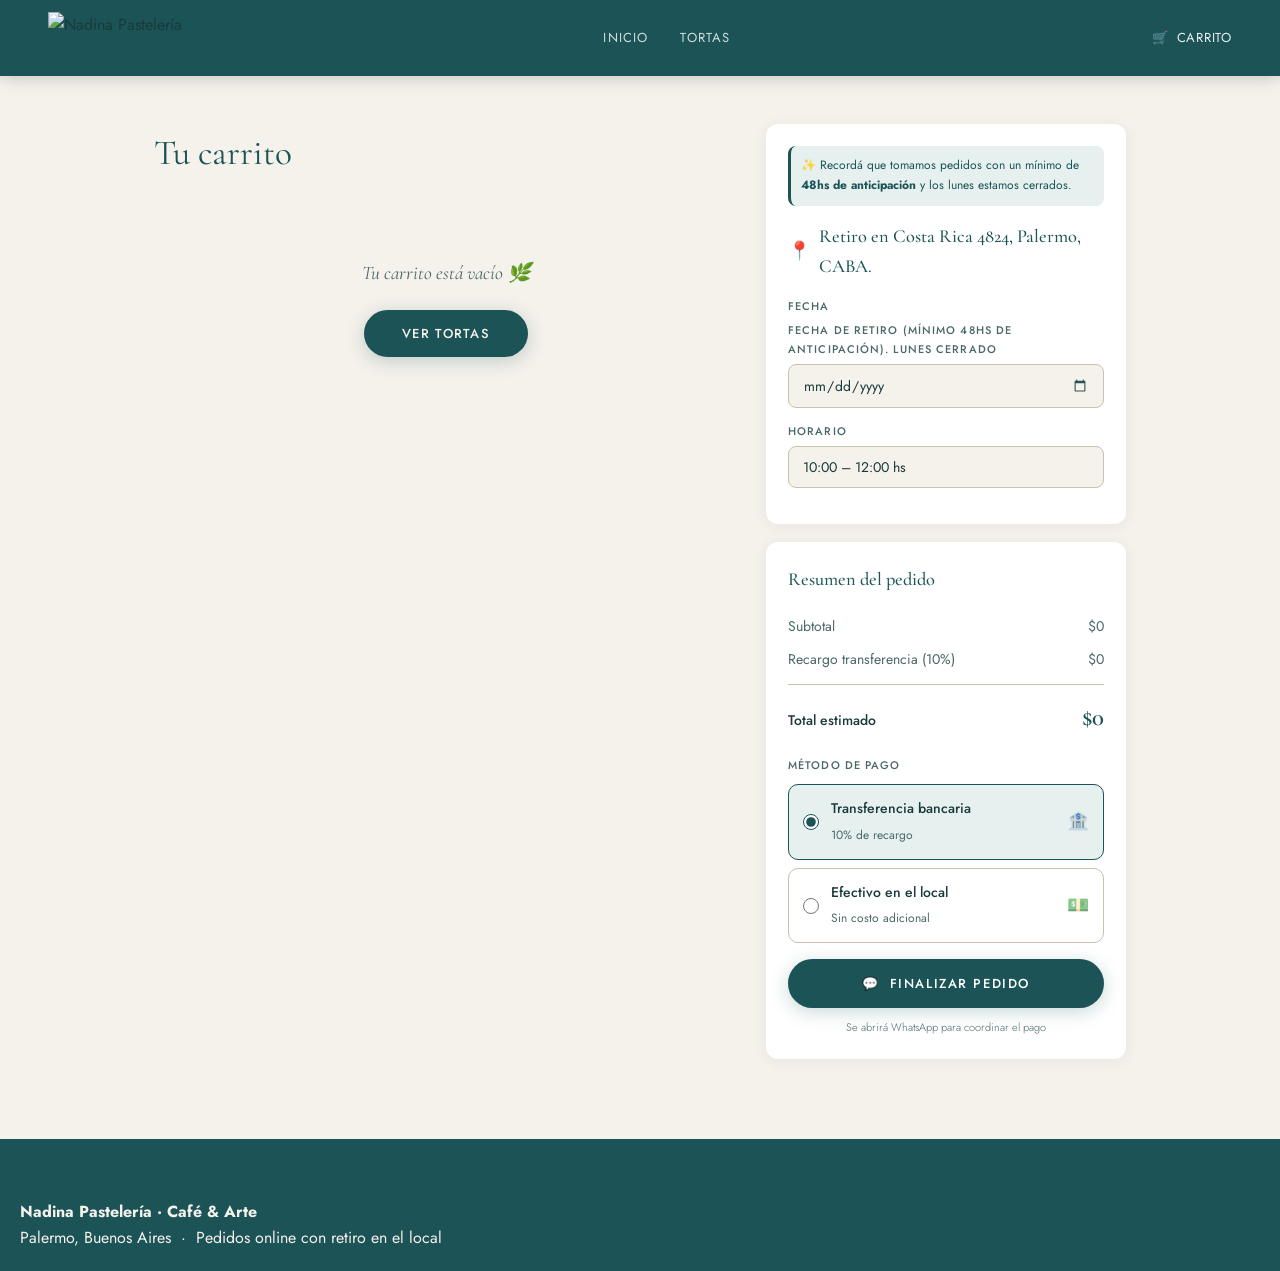
==== carrito.html @ 6139aed4 "cambios en mensaje, flechas, etc." ====
<!DOCTYPE html>
<html lang="es">
<head>
  <meta charset="UTF-8">
  <meta name="viewport" content="width=device-width, initial-scale=1.0">
  <title>Carrito — Nadina Pastelería</title>
  <link rel="stylesheet" href="css/style.css">
</head>
<body>

<!-- ===== HEADER ===== -->
<header>
  <div class="logo">
    <a href="index.html">
      <img src="img/logo.png" alt="Nadina Pastelería">
    </a>
  </div>

  <nav class="nav">
    <a href="index.html">Inicio</a>
    <a href="tortas.html">Tortas</a>
  </nav>

  <a href="carrito.html" class="btn-carrito">
    <span class="carrito-icono">🛒</span>
    Carrito
    <span id="carrito-count" style="display:none">0</span>
  </a>
</header>

<!-- ===== CARRITO ===== -->
<div class="carrito-page">

  <!-- Columna izquierda: items -->
  <div class="carrito-izquierda">
    <h2 class="carrito-titulo">Tu carrito</h2>
    <div id="carrito-contenedor"></div>
  </div>

  <!-- Columna derecha: retiro + resumen -->
  <div class="carrito-panel">

    <!-- Retiro -->
    <div class="retiro-card">
      <div class="info-demora">
        ✨ Recordá que tomamos pedidos con un mínimo de <strong>48hs de anticipación</strong> y los lunes estamos cerrados.
      </div>
      <h3 class="card-section-title">
        <span class="icono-title">📍</span>  Retiro en Costa Rica 4824, Palermo, CABA.
      </h3>

      <div class="campo">
        <label for="fecha">Fecha</label>
        <div class="campo">
          <label for="fecha">Fecha de retiro (Mínimo 48hs de anticipación). Lunes cerrado</label>
          <input type="date" id="fecha">
        </div>
      </div>

      <div class="campo">
        <label for="horario">Horario</label>
        <select id="horario">
          <option value="10:00 - 12:00 hs">10:00 – 12:00 hs</option>
          <option value="12:00 - 14:00 hs">12:00 – 14:00 hs</option>
          <option value="16:00 - 18:00 hs">16:00 – 18:00 hs</option>
        </select>
      </div>
    </div>

    <!-- Resumen del pedido -->
    <div class="resumen-card">
      <h3 class="card-section-title">Resumen del pedido</h3>

      <div class="resumen-linea">
        <span>Subtotal</span>
        <span id="subtotal">$0</span>
      </div>

      <div class="resumen-linea" id="fila-recargo">
        <span>Recargo transferencia (10%)</span>
        <span id="recargo">$0</span>
      </div>

      <div class="resumen-total">
        <span>Total estimado</span>
        <span id="total">$0</span>
      </div>

      <p class="metodos-titulo">Método de pago</p>

      <div class="pago-opcion activo" data-pago="transferencia">
        <input type="radio" name="pago" value="transferencia" checked>
        <div class="pago-opcion-info">
          <strong>Transferencia bancaria</strong>
          <small>10% de recargo</small>
        </div>
        <span class="pago-icono">🏦</span>
      </div>

      <div class="pago-opcion" data-pago="efectivo">
        <input type="radio" name="pago" value="efectivo">
        <div class="pago-opcion-info">
          <strong>Efectivo en el local</strong>
          <small>Sin costo adicional</small>
        </div>
        <span class="pago-icono">💵</span>
      </div>

      <button class="btn-finalizar" onclick="enviarWhatsApp()">
        <span>💬</span>
        Finalizar pedido
      </button>

      <p class="nota-final">Se abrirá WhatsApp para coordinar el pago</p>
    </div>

  </div>
</div>

<!-- ===== FOOTER ===== -->
<footer>
  <strong>Nadina Pastelería · Café & Arte</strong><br>
  Palermo, Buenos Aires &nbsp;·&nbsp; Pedidos online con retiro en el local
</footer>

<script src="js/carrito.js"></script>
</body>
</html>
---- css/style.css ----
/* ============================================================
   NADINA PASTELERÍA · CAFÉ & ARTE
   style.css
   ============================================================ */

@import url('https://fonts.googleapis.com/css2?family=Cormorant+Garamond:ital,wght@0,400;0,500;0,600;1,400;1,600&family=Jost:wght@300;400;500&display=swap');

/* ---- Variables de marca ---- */
:root {
  --verde:        #1b5357;
  --verde-claro:  #e6f0ef;
  --beige:        #ded8ca;
  --beige-claro:  #f5f1eb;
  --beige-oscuro: #c9c1b0;
  --texto:        #1a3b3a;
  --texto-suave:  #4a6866;
  --blanco:       #ffffff;
  --sombra:       0 4px 28px rgba(39,104,101,0.10);
  --sombra-hover: 0 10px 40px rgba(39,104,101,0.18);
  --radio:        12px;
  --radio-pill:   50px;
  --font-display: 'Cormorant Garamond', serif;
  --font-body:    'Jost', sans-serif;
  --ease:         0.25s ease;
}

/* ---- Reset ---- */
*, *::before, *::after { box-sizing: border-box; margin: 0; padding: 0; }
html { scroll-behavior: smooth; }

body {
  font-family: var(--font-body);
  background-color: var(--beige-claro);
  color: var(--texto);
  font-size: 16px;
  line-height: 1.65;
}

img { max-width: 100%; display: block; }
a   { text-decoration: none; color: inherit; }

/* ============================================================
   HEADER
   ============================================================ */
header {
  display: flex;
  align-items: center;
  justify-content: space-between;
  padding: 0 48px;
  height: 76px;
  background: var(--verde);
  position: sticky;
  top: 0;
  z-index: 200;
  box-shadow: 0 2px 16px rgba(0,0,0,0.18);
}

.logo img {
  height: 52px;
  width: auto;
  object-fit: contain;
}

.nav {
  display: flex;
  gap: 32px;
  align-items: center;
}

.nav a {
  color: rgba(255,255,255,0.80);
  font-size: 13px;
  font-weight: 400;
  letter-spacing: 0.09em;
  text-transform: uppercase;
  transition: color var(--ease);
  position: relative;
}

.nav a::after {
  content: '';
  position: absolute;
  bottom: -4px; left: 0;
  width: 0; height: 1px;
  background: var(--beige);
  transition: width var(--ease);
}

.nav a:hover        { color: var(--beige); }
.nav a:hover::after { width: 100%; }

.btn-carrito {
  display: flex;
  align-items: center;
  gap: 8px;
  color: rgba(255,255,255,0.90);
  font-size: 13px;
  font-weight: 400;
  letter-spacing: 0.06em;
  text-transform: uppercase;
  transition: color var(--ease);
}

.btn-carrito:hover { color: var(--beige); }

#carrito-count {
  background: var(--beige);
  color: var(--verde);
  border-radius: 50%;
  width: 20px; height: 20px;
  font-size: 11px;
  font-weight: 500;
  display: inline-flex;
  align-items: center;
  justify-content: center;
  transition: transform var(--ease);
}

/* ============================================================
   HERO — Index
   ============================================================ */
.hero {
  text-align: center;
  padding: 96px 24px 88px;
  background: var(--beige);
  position: relative;
  overflow: hidden;
}

.hero-ornamento {
  display: block;
  font-size: 22px;
  color: var(--verde);
  opacity: 0.40;
  margin-bottom: 24px;
  letter-spacing: 12px;
}

.hero h2 {
  font-family: var(--font-display);
  font-size: clamp(2.2rem, 5vw, 3.8rem);
  font-weight: 400;
  font-style: italic;
  color: var(--verde-oscuro);
  line-height: 1.2;
  max-width: 680px;
  margin: 0 auto 20px;
}

.hero p {
  color: var(--texto-suave);
  font-size: 1rem;
  font-weight: 300;
  max-width: 460px;
  margin: 0 auto 44px;
  line-height: 1.8;
}

.botones {
  display: flex;
  gap: 14px;
  justify-content: center;
  flex-wrap: wrap;
}

/* ---- Botones globales ---- */
.btn {
  display: inline-block;
  background: var(--verde);
  color: var(--beige-claro);
  padding: 13px 38px;
  border-radius: var(--radio-pill);
  font-size: 13px;
  font-weight: 500;
  letter-spacing: 0.10em;
  text-transform: uppercase;
  transition: background var(--ease), transform var(--ease), box-shadow var(--ease);
  box-shadow: 0 4px 18px rgba(39,104,101,0.25);
}

.btn:hover {
  background: var(--verde);
  transform: translateY(-2px);
  box-shadow: 0 6px 26px rgba(39,104,101,0.32);
}

.btn-outline {
  display: inline-block;
  border: 1.5px solid var(--verde);
  color: var(--verde);
  padding: 12px 38px;
  border-radius: var(--radio-pill);
  font-size: 13px;
  font-weight: 500;
  letter-spacing: 0.10em;
  text-transform: uppercase;
  background: transparent;
  transition: background var(--ease), color var(--ease), transform var(--ease);
}

.btn-outline:hover {
  background: var(--verde);
  color: var(--beige-claro);
  transform: translateY(-2px);
}

/* Divisor ornamental */
.ornamento {
  display: flex;
  align-items: center;
  justify-content: center;
  gap: 14px;
  margin: 8px auto 44px;
  color: var(--verde);
  font-size: 16px;
  opacity: 0.5;
}

.ornamento::before,
.ornamento::after {
  content: '';
  width: 64px; height: 1px;
  background: var(--verde);
  opacity: 0.45;
}

/* ============================================================
   SECCIÓN DESTACADOS / CATÁLOGO
   ============================================================ */
.destacados {
  padding: 72px 48px;
  max-width: 1160px;
  margin: 0 auto;
}

.destacados h2 {
  font-family: var(--font-display);
  font-size: clamp(1.8rem, 3vw, 2.6rem);
  font-weight: 400;
  color: var(--verde);
  text-align: center;
  margin-bottom: 4px;
}

/* Grid de productos */
.productos {
  display: grid;
  grid-template-columns: repeat(auto-fill, minmax(280px, 1fr));
  gap: 28px;
}

/* ---- Card de torta ---- */
.card {
  background: var(--blanco);
  border-radius: var(--radio);
  overflow: hidden;
  box-shadow: var(--sombra);
  transition: transform var(--ease), box-shadow var(--ease);
  display: flex;
  flex-direction: column;
}

.card:hover {
  transform: translateY(-6px);
  box-shadow: var(--sombra-hover);
}

.card-img-wrap {
  overflow: hidden;
  height: 220px;
}

.card-img-wrap img {
  width: 100%;
  height: 100%;
  object-fit: cover;
  transition: transform 0.45s ease;
}

.card:hover .card-img-wrap img { transform: scale(1.06); }

.card-body {
  padding: 20px 22px 24px;
  display: flex;
  flex-direction: column;
  flex: 1;
}

.card h3 {
  font-family: var(--font-display);
  font-size: 1.3rem;
  font-weight: 500;
  color: var(--verde);
  margin-bottom: 6px;
}

.card .descripcion {
  font-size: 0.85rem;
  color: var(--texto-suave);
  font-weight: 300;
  line-height: 1.6;
  flex: 1;
}

.card .precio {
  font-family: var(--font-display);
  font-size: 1.45rem;
  font-weight: 600;
  color: var(--verde);
  margin-top: 12px;
  margin-bottom: 2px;
}

.card button {
  margin-top: 14px;
  background: var(--verde);
  color: var(--beige-claro);
  border: none;
  padding: 12px 0;
  border-radius: var(--radio-pill);
  font-family: var(--font-body);
  font-size: 13px;
  font-weight: 500;
  letter-spacing: 0.09em;
  text-transform: uppercase;
  cursor: pointer;
  transition: background var(--ease), transform var(--ease);
}

.card button:hover  { background: var(--verde-oscuro); transform: scale(1.02); }
.card button:active { transform: scale(0.98); }

/* ============================================================
   HERO CATÁLOGO (tortas.html)
   ============================================================ */
.hero-catalogo {
  background: var(--beige);
  text-align: center;
  padding: 64px 24px 48px;
  border-bottom: 1px solid var(--beige-oscuro);
}

.hero-catalogo h2 {
  font-family: var(--font-display);
  font-size: clamp(2rem, 4vw, 3rem);
  font-weight: 400;
  font-style: italic;
  color: var(--verde);
  margin-bottom: 10px;
}

.hero-catalogo p {
  color: var(--texto-suave);
  font-size: 0.95rem;
  font-weight: 300;
}

/* Sección catálogo en tortas.html */
.catalogo-seccion {
  padding: 56px 48px;
  max-width: 1160px;
  margin: 0 auto;
}

/* ============================================================
   PÁGINA CARRITO
   ============================================================ */
.carrito-page {
  display: grid;
  grid-template-columns: 1fr 360px;
  gap: 28px;
  max-width: 1020px;
  margin: 0 auto;
  padding: 48px 24px 80px;
  align-items: start;
}

.carrito-titulo {
  font-family: var(--font-display);
  font-size: 2.2rem;
  font-weight: 400;
  color: var(--verde);
  margin-bottom: 28px;
}

/* Items */
#carrito-contenedor {
  display: flex;
  flex-direction: column;
  gap: 12px;
  margin-bottom: 24px;
}

.item-carrito {
  display: flex;
  align-items: center;
  gap: 14px;
  background: var(--blanco);
  border-radius: var(--radio);
  padding: 14px 16px;
  box-shadow: 0 2px 12px rgba(39,104,101,0.07);
}

.item-carrito img {
  width: 68px; height: 68px;
  object-fit: cover;
  border-radius: 8px;
  flex-shrink: 0;
}

.item-info { flex: 1; }

.item-info h4 {
  font-family: var(--font-display);
  font-size: 1.05rem;
  font-weight: 500;
  color: var(--verde);
  margin-bottom: 2px;
}

.item-info .item-detalle {
  font-size: 0.78rem;
  color: var(--texto-suave);
  font-weight: 300;
  margin-bottom: 8px;
}

.item-controles {
  display: flex;
  align-items: center;
  gap: 6px;
}

.item-controles button {
  width: 26px; height: 26px;
  border-radius: 50%;
  border: 1.5px solid var(--verde);
  background: transparent;
  color: var(--verde);
  font-size: 16px;
  line-height: 1;
  cursor: pointer;
  display: flex;
  align-items: center;
  justify-content: center;
  transition: background var(--ease), color var(--ease);
}

.item-controles button:hover {
  background: var(--verde);
  color: var(--blanco);
}

.cantidad-num {
  font-size: 14px;
  font-weight: 500;
  min-width: 18px;
  text-align: center;
  color: var(--texto);
}

.item-precio {
  font-family: var(--font-display);
  font-size: 1.15rem;
  font-weight: 600;
  color: var(--verde);
  white-space: nowrap;
  flex-shrink: 0;
}

.item-eliminar {
  background: none;
  border: none;
  color: var(--beige-oscuro);
  font-size: 14px;
  cursor: pointer;
  padding: 4px 2px;
  line-height: 1;
  transition: color var(--ease);
  flex-shrink: 0;
}

.item-eliminar:hover { color: #b94040; }

.carrito-vacio {
  text-align: center;
  padding: 48px 0;
  color: var(--texto-suave);
}

.carrito-vacio p {
  font-family: var(--font-display);
  font-size: 1.2rem;
  font-style: italic;
  margin-bottom: 20px;
}

/* ---- Panel lateral: Retiro + Resumen ---- */
.carrito-panel {
  display: flex;
  flex-direction: column;
  gap: 18px;
  position: sticky;
  top: 96px;
}

.retiro-card,
.resumen-card {
  background: var(--blanco);
  border-radius: var(--radio);
  padding: 22px;
  box-shadow: 0 2px 14px rgba(39,104,101,0.07);
}

.card-section-title {
  font-family: var(--font-display);
  font-size: 1.15rem;
  font-weight: 500;
  color: var(--verde);
  margin-bottom: 16px;
  display: flex;
  align-items: center;
  gap: 8px;
}

.campo { margin-bottom: 14px; }

.campo label {
  display: block;
  font-size: 11px;
  font-weight: 500;
  letter-spacing: 0.10em;
  text-transform: uppercase;
  color: var(--texto-suave);
  margin-bottom: 6px;
}

.campo input,
.campo select {
  width: 100%;
  padding: 10px 14px;
  border: 1.5px solid var(--beige-oscuro);
  border-radius: 8px;
  font-family: var(--font-body);
  font-size: 14px;
  color: var(--texto);
  background: var(--beige-claro);
  outline: none;
  -webkit-appearance: none;
  appearance: none;
  transition: border-color var(--ease);
}

.campo input:focus,
.campo select:focus { border-color: var(--verde); }

/* Resumen numérico */
.resumen-linea {
  display: flex;
  justify-content: space-between;
  font-size: 14px;
  color: var(--texto-suave);
  padding: 5px 0;
}

.resumen-total {
  display: flex;
  justify-content: space-between;
  align-items: baseline;
  padding: 12px 0 18px;
  border-top: 1px solid var(--beige-oscuro);
  margin-top: 8px;
}

.resumen-total span:first-child {
  font-size: 14px;
  font-weight: 500;
  color: var(--texto);
}

.resumen-total span:last-child {
  font-family: var(--font-display);
  font-size: 1.55rem;
  font-weight: 600;
  color: var(--verde);
}

/* Métodos de pago */
.metodos-titulo {
  font-size: 11px;
  font-weight: 500;
  letter-spacing: 0.10em;
  text-transform: uppercase;
  color: var(--texto-suave);
  margin-bottom: 10px;
}

.pago-opcion {
  display: flex;
  align-items: center;
  gap: 12px;
  border: 1.5px solid var(--beige-oscuro);
  border-radius: 10px;
  padding: 12px 14px;
  margin-bottom: 8px;
  cursor: pointer;
  transition: border-color var(--ease), background var(--ease);
}

.pago-opcion input[type="radio"] {
  accent-color: var(--verde);
  width: 16px; height: 16px;
  flex-shrink: 0;
  cursor: pointer;
}

.pago-opcion.activo {
  border-color: var(--verde);
  background: var(--verde-claro);
}

.pago-opcion-info { flex: 1; }

.pago-opcion-info strong {
  display: block;
  font-size: 14px;
  font-weight: 500;
  color: var(--texto);
}

.pago-opcion-info small {
  font-size: 12px;
  color: var(--texto-suave);
}

.pago-icono { font-size: 18px; opacity: 0.7; }

/* Botón finalizar */
.btn-finalizar {
  display: flex;
  align-items: center;
  justify-content: center;
  gap: 10px;
  width: 100%;
  padding: 15px;
  margin-top: 16px;
  background: var(--verde);
  color: var(--blanco);
  border: none;
  border-radius: var(--radio-pill);
  font-family: var(--font-body);
  font-size: 13px;
  font-weight: 500;
  letter-spacing: 0.12em;
  text-transform: uppercase;
  cursor: pointer;
  transition: background var(--ease), transform var(--ease), box-shadow var(--ease);
  box-shadow: 0 4px 18px rgba(39,104,101,0.25);
}

.btn-finalizar:hover {
  background: var(--verde);
  transform: translateY(-2px);
  box-shadow: 0 6px 26px rgba(39,104,101,0.32);
}

.nota-final {
  font-size: 11px;
  color: var(--texto-suave);
  text-align: center;
  margin-top: 10px;
  font-weight: 300;
}

/* ============================================================
   TOAST
   ============================================================ */
#toast {
  position: fixed;
  bottom: 32px;
  left: 50%;
  transform: translateX(-50%) translateY(16px);
  background: var(--verde);
  color: var(--beige-claro);
  padding: 12px 28px;
  border-radius: var(--radio-pill);
  font-size: 14px;
  font-weight: 400;
  opacity: 0;
  pointer-events: none;
  transition: opacity 0.3s ease, transform 0.3s ease;
  z-index: 9999;
  white-space: nowrap;
  box-shadow: 0 4px 20px rgba(0,0,0,0.22);
}

#toast.show {
  opacity: 1;
  transform: translateX(-50%) translateY(0);
}


/* ============================================================
   NUEVOS ESTILOS: SELECTOR DE TAMAÑOS Y CONTACTO
   ============================================================ */

/* Contenedor del selector en la card */
.selector-tamanio {
    margin-top: 15px;
    margin-bottom: 5px;
}

.selector-tamanio label {
    display: block;
    font-size: 10px;
    font-weight: 500;
    letter-spacing: 0.1em;
    text-transform: uppercase;
    color: var(--texto-suave);
    margin-bottom: 6px;
}

/* El select propiamente dicho */
.tamanio-select {
    width: 100%;
    padding: 10px 12px;
    border: 1.5px solid var(--beige-oscuro);
    border-radius: 8px;
    font-family: var(--font-body);
    font-size: 13px;
    color: var(--texto);
    background-color: var(--beige-claro);
    background-image: url("data:image/svg+xml,%3Csvg xmlns='http://www.w3.org/2000/svg' width='12' height='12' fill='%234a6866' viewBox='0 0 16 16'%3E%3Cpath d='M7.247 11.14 2.451 5.658C1.885 5.013 2.345 4 3.204 4h9.592a1 1 0 0 1 .753 1.659l-4.796 5.48a1 1 0 0 1-1.506 0z'/%3E%3C/svg%3E");
    background-repeat: no-repeat;
    background-position: calc(100% - 12px) center;
    outline: none;
    cursor: pointer;
    appearance: none;
    -webkit-appearance: none;
    transition: border-color var(--ease), box-shadow var(--ease);
}

.tamanio-select:focus {
    border-color: var(--verde);
    box-shadow: 0 0 0 3px rgba(39, 104, 101, 0.05);
}

/* Ajuste de la tipografía del precio dinámico */
.precio-display {
    font-family: var(--font-display);
    font-size: 1.5rem;
    font-weight: 600;
    color: var(--verde);
    margin-top: 8px;
    display: block;
}

/* Sección de Tortas Personalizadas (Index) */
.personalizados {
    background: var(--blanco);
    border-top: 1px solid var(--beige-oscuro);
    padding: 80px 24px;
    text-align: center;
}

.personalizados h2 {
    font-family: var(--font-display);
    font-size: clamp(1.8rem, 3vw, 2.6rem);
    color: var(--verde);
    margin-bottom: 12px;
    font-style: italic;
}

.personalizados p {
    color: var(--texto-suave);
    max-width: 500px;
    margin: 0 auto 32px;
    font-weight: 300;
}

.link-instagram {
    display: inline-flex;
    align-items: center;
    gap: 8px;
    margin-top: 24px;
    color: var(--verde);
    font-size: 14px;
    font-weight: 400;
    transition: opacity var(--ease);
}

.link-instagram:hover {
    opacity: 0.7;
}

/* Ajuste informativo en el carrito para la demora */
.info-demora {
    font-size: 12px;
    color: var(--verde);
    background: var(--verde-claro);
    padding: 10px;
    border-radius: 8px;
    margin-bottom: 15px;
    border-left: 3px solid var(--verde);
}
.card-img-wrap.carrusel-hover {
    position: relative;
    height: 220px;
    overflow: hidden;
    width: 100%;
}

.carrusel-track {
    display: flex;
    width: 200%;
    height: 100%;
    transition: transform 0.6s ease-in-out;
}

.card-img-wrap {
    height: 250px; /* Un poco más alto para que luzca mejor */
    overflow: hidden;
}


.img-carrusel {
    width: 50%;
    height: 100%;
    object-fit: cover;
    object-position: center;
}

.card:hover .carrusel-track {
    transform: translateX(-50%);
}


/* Estilo para la Card Personalizada dentro de la grilla */
.personalizada-card {
    background: var(--verde-claro) !important; /* Un color sutil para que destaque */
    border: 1px dashed var(--verde);
}

.personalizada-card .tag {
    font-size: 10px;
    text-transform: uppercase;
    letter-spacing: 1px;
    color: var(--verde);
    font-weight: 600;
}

.info-adicional {
    margin: 15px 0;
    font-size: 13px;
    color: var(--texto-suave);
    border-top: 1px solid rgba(39, 104, 101, 0.1);
    padding-top: 10px;
}

.btn-whatsapp-card {
    display: block;
    text-align: center;
    background: var(--verde);
    color: white;
    padding: 12px;
    border-radius: var(--radio-pill);
    font-size: 13px;
    font-weight: 500;
    transition: var(--ease);
}

.btn-whatsapp-card:hover {
    background: var(--verde);
    transform: translateY(-2px);
}

/* FOOTER HORIZONTAL MEJORADO */
footer {
    background: var(--verde);
    color: var(--beige-claro);
    padding: 60px 20px 20px;
}

.footer-container {
    max-width: 1200px;
    margin: 0 auto;
    display: flex;
    justify-content: space-between;
    align-items: center;
    gap: 40px;
}

.footer-brand {
    flex: 1;
}

.footer-logo {
    height: 40px;
    filter: brightness(0) invert(1);
    margin-bottom: 10px;
}

.footer-info {
    flex: 2;
    display: flex;
    justify-content: flex-end;
    gap: 60px; /* Espacio entre los bloques de texto */
}

.footer-item strong {
    display: block;
    font-family: var(--font-display);
    color: var(--beige);
    font-size: 1.1rem;
    margin-bottom: 8px;
}

.footer-item p, .footer-item a {
    font-size: 14px;
    opacity: 0.8;
}

.footer-bottom {
    margin-top: 40px;
    padding-top: 20px;
    border-top: 1px solid rgba(255,255,255,0.1);
    text-align: center;
    font-size: 12px;
    opacity: 0.5;
}

.card-img-wrap { 
  position: relative; 
  overflow-x: auto; /* Permite el scroll horizontal */
  scroll-snap-type: x mandatory; /* Hace que la imagen "calce" al deslizar */
  scrollbar-width: none; /* Oculta la barra en Firefox */
  -ms-overflow-style: none; /* Oculta la barra en IE/Edge */
}

/* Ocultar barra de scroll en Chrome/Safari */
.card-img-wrap::-webkit-scrollbar {
    display: none;
}

.carrusel-track {
    display: flex;
    width: 200%; /* Dos imágenes */
    height: 100%;
    transition: transform 0.4s ease; /* Para las flechas en PC */
}

.img-carrusel {
    width: 50%;
    height: 100%;
    object-fit: cover;
    scroll-snap-align: start; /* Alinea la imagen al inicio del contenedor */
    flex-shrink: 0;
}

input[type="date"]::-webkit-calendar-picker-indicator {
    cursor: pointer;
    filter: invert(28%) sepia(12%) saturate(1257%) hue-rotate(131deg) brightness(95%) contrast(92%);
    /* Esto hace que el ícono del calendario sea del mismo verde que tu marca */
}

.prev, .next {
    position: absolute;
    top: 50%;
    transform: translateY(-50%);
    background: rgba(27, 83, 87, 0.6); /* El verde de tu marca con transparencia */
    color: white;
    border: none;
    padding: 10px 5px;
    cursor: pointer;
    z-index: 10;
    transition: background 0.3s;
}

.prev { left: 0; border-radius: 0 5px 5px 0; }
.next { right: 0; border-radius: 5px 0 0 5px; }

.prev:hover, .next:hover { background: var(--verde); }

/* ============================================================
   RESPONSIVE
   ============================================================ */
@media (max-width: 900px) {
  .carrito-page {
    grid-template-columns: 1fr;
    padding: 32px 20px 60px;
  }
  .carrito-panel { position: static; }
}

@media (max-width: 768px) {
  header { 
    padding: 0 20px; 
  }


  .nav { 
    gap: 18px; 
  }
  .nav a { 
    font-size: 12px; 
  }

  .destacados, .catalogo-seccion { 
    padding: 48px 20px; 
  }

  .hero{ 
    padding: 72px 20px 64px; 
  }


  .hero-catalogo{ 
    padding: 48px 20px 36px; 
  }


  .productos {
    grid-template-columns: repeat(auto-fill, minmax(250px, 1fr));
    gap: 20px;
    padding: 0 10px;
  }

    
  .footer-container {
    flex-direction: column;
    text-align: center;
    gap: 30px;
  }

  .footer-info {
    justify-content: center;
    flex-direction: column;
    gap: 20px;
  }
}

@media (max-width: 540px) {
  .nav { 
    display: flex; /* Cambiamos de 'none' a 'flex' */
    gap: 15px; 
  }
  
  header {
    padding: 0 15px;
    height: 65px; /* Un poco más chico para ganar espacio */
  }

  .logo img {
    height: 40px; /* Logo más pequeño en mobile */
  }

  .nav a {
    font-size: 11px; /* Letra más chica para que entre todo */
    letter-spacing: 0.05em;
  }

    /* 2. Ajuste de imágenes en mobile para que no se vean gigantes */
  .card-img-wrap {
    height: 200px; 
  }

  .hero h2 {
    font-size: 1.8rem; /* Título del hero más acorde al celu */
  }
    
  .btn-carrito {
    font-size: 11px;
  }
  .productos { 
    grid-template-columns: 1fr; 
  }
  .item-carrito img { 
    width: 56px; 
    height: 56px; 
  }
}

/* Las flechas solo las mostramos si hay mouse (PC) */
@media (hover: none) {
    .prev, .next {
        display: none; /* En celu no hacen falta flechas si podés deslizar */
    }
}
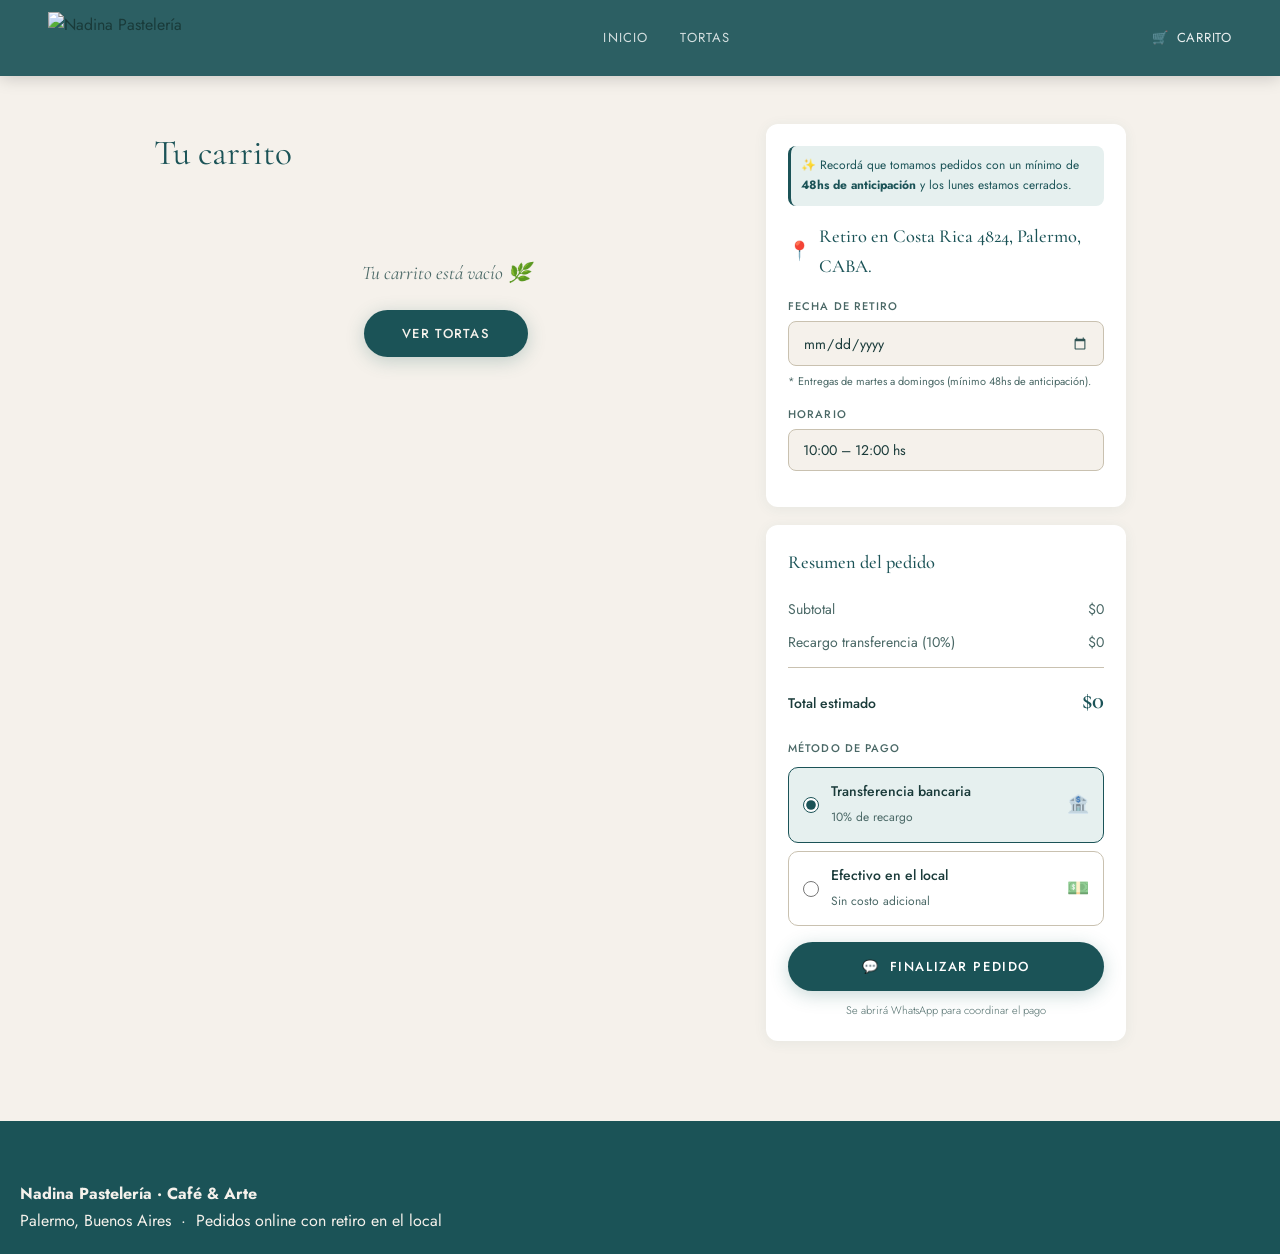
==== commit 835e2498: "correciones fechas" ====
--- a/carrito.html
+++ b/carrito.html
@@ -50,11 +50,14 @@
       </h3>
 
       <div class="campo">
-        <label for="fecha">Fecha</label>
-        <div class="campo">
-          <label for="fecha">Fecha de retiro (Mínimo 48hs de anticipación). Lunes cerrado</label>
-          <input type="date" id="fecha">
-        </div>
+        <label for="fecha">Fecha de retiro</label>
+        <input type="date" id="fecha">
+        <p id="error-fecha" style="display:none; color: #b94040; font-size: 12px; margin-top: 8px; font-weight: 500;">
+          ⚠️ Los lunes la pastelería está cerrada. Por favor, seleccioná otro día.
+        </p>
+        <small style="display: block; margin-top: 6px; color: var(--texto-suave); font-size: 11px;">
+          * Entregas de martes a domingos (mínimo 48hs de anticipación).
+        </small>
       </div>
 
       <div class="campo">
--- a/css/style.css
+++ b/css/style.css
@@ -1,8 +1,3 @@
-/* ============================================================
-   NADINA PASTELERÍA · CAFÉ & ARTE
-   style.css
-   ============================================================ */
-
 @import url('https://fonts.googleapis.com/css2?family=Cormorant+Garamond:ital,wght@0,400;0,500;0,600;1,400;1,600&family=Jost:wght@300;400;500&display=swap');
 
 /* ---- Variables de marca ---- */
@@ -53,6 +48,9 @@
   top: 0;
   z-index: 200;
   box-shadow: 0 2px 16px rgba(0,0,0,0.18);
+  background: rgba(27, 83, 87, 0.92); /* Un toque de transparencia */
+  backdrop-filter: blur(8px); /* Desenfoque de fondo */
+  -webkit-backdrop-filter: blur(8px);
 }
 
 .logo img {
@@ -141,7 +139,7 @@
   font-size: clamp(2.2rem, 5vw, 3.8rem);
   font-weight: 400;
   font-style: italic;
-  color: var(--verde-oscuro);
+  color: var(--verde);
   line-height: 1.2;
   max-width: 680px;
   margin: 0 auto 20px;
@@ -264,20 +262,6 @@
   transform: translateY(-6px);
   box-shadow: var(--sombra-hover);
 }
-
-.card-img-wrap {
-  overflow: hidden;
-  height: 220px;
-}
-
-.card-img-wrap img {
-  width: 100%;
-  height: 100%;
-  object-fit: cover;
-  transition: transform 0.45s ease;
-}
-
-.card:hover .card-img-wrap img { transform: scale(1.06); }
 
 .card-body {
   padding: 20px 22px 24px;
@@ -699,12 +683,6 @@
   transform: translateX(-50%) translateY(0);
 }
 
-
-/* ============================================================
-   NUEVOS ESTILOS: SELECTOR DE TAMAÑOS Y CONTACTO
-   ============================================================ */
-
-/* Contenedor del selector en la card */
 .selector-tamanio {
     margin-top: 15px;
     margin-bottom: 5px;
@@ -803,37 +781,6 @@
     margin-bottom: 15px;
     border-left: 3px solid var(--verde);
 }
-.card-img-wrap.carrusel-hover {
-    position: relative;
-    height: 220px;
-    overflow: hidden;
-    width: 100%;
-}
-
-.carrusel-track {
-    display: flex;
-    width: 200%;
-    height: 100%;
-    transition: transform 0.6s ease-in-out;
-}
-
-.card-img-wrap {
-    height: 250px; /* Un poco más alto para que luzca mejor */
-    overflow: hidden;
-}
-
-
-.img-carrusel {
-    width: 50%;
-    height: 100%;
-    object-fit: cover;
-    object-position: center;
-}
-
-.card:hover .carrusel-track {
-    transform: translateX(-50%);
-}
-
 
 /* Estilo para la Card Personalizada dentro de la grilla */
 .personalizada-card {
@@ -908,79 +855,117 @@
 }
 
 .footer-item strong {
-    display: block;
-    font-family: var(--font-display);
-    color: var(--beige);
-    font-size: 1.1rem;
-    margin-bottom: 8px;
+  display: block;
+  font-family: var(--font-display);
+  color: var(--beige);
+  font-size: 1.1rem;
+  margin-bottom: 8px;
 }
 
 .footer-item p, .footer-item a {
-    font-size: 14px;
-    opacity: 0.8;
+  font-size: 14px;
+  opacity: 0.8;
 }
 
 .footer-bottom {
-    margin-top: 40px;
-    padding-top: 20px;
-    border-top: 1px solid rgba(255,255,255,0.1);
-    text-align: center;
-    font-size: 12px;
-    opacity: 0.5;
-}
-
-.card-img-wrap { 
-  position: relative; 
-  overflow-x: auto; /* Permite el scroll horizontal */
-  scroll-snap-type: x mandatory; /* Hace que la imagen "calce" al deslizar */
-  scrollbar-width: none; /* Oculta la barra en Firefox */
-  -ms-overflow-style: none; /* Oculta la barra en IE/Edge */
-}
-
-/* Ocultar barra de scroll en Chrome/Safari */
+  margin-top: 40px;
+  padding-top: 20px;
+  border-top: 1px solid rgba(255,255,255,0.1);
+  text-align: center;
+  font-size: 12px;
+  opacity: 0.5;
+}
+
+
+.card-img-wrap {
+  position: relative;
+  display: block;
+  height: 250px; /* Altura única para que no salte */
+  overflow-x: auto; /* Permite el scroll con el dedo */
+  overflow-y: hidden;
+  scroll-snap-type: x mandatory; /* Hace que la imagen "calce" justo al deslizar */
+  -webkit-overflow-scrolling: touch;
+  scrollbar-width: none; /* Oculta scroll en Firefox */
+  touch-action: pan-x; /* Optimiza para celular */
+  cursor: grab;
+}
+
+/* Ocultar scrollbar en Chrome/Safari */
 .card-img-wrap::-webkit-scrollbar {
-    display: none;
-}
-
+  display: none;
+}
+
+/* 2. EL TRACK (Donde van las fotos) */
 .carrusel-track {
-    display: flex;
-    width: 200%; /* Dos imágenes */
-    height: 100%;
-    transition: transform 0.4s ease; /* Para las flechas en PC */
-}
-
+  display: flex;
+  width: 200%; /* Porque tenés 2 fotos */
+  height: 100%;
+  transition: transform 0.5s ease-in-out; /* Para que las flechas se muevan suave */
+}
+
+/* 3. LAS IMÁGENES */
 .img-carrusel {
-    width: 50%;
-    height: 100%;
-    object-fit: cover;
-    scroll-snap-align: start; /* Alinea la imagen al inicio del contenedor */
-    flex-shrink: 0;
-}
-
-input[type="date"]::-webkit-calendar-picker-indicator {
-    cursor: pointer;
-    filter: invert(28%) sepia(12%) saturate(1257%) hue-rotate(131deg) brightness(95%) contrast(92%);
-    /* Esto hace que el ícono del calendario sea del mismo verde que tu marca */
-}
-
+  width: 50%; /* Ocupa la mitad del track (o sea, el 100% de la card) */
+  height: 100%; /* Forzamos a que llene el contenedor de 250px */
+  flex-shrink: 0;
+  scroll-snap-align: start;
+  object-fit: cover;
+  object-position: center;
+  pointer-events: none; /* Para que el celu no intente "arrastrar" la foto */
+}
+
+/* 4. LAS FLECHAS (Ubicación y estilo) */
 .prev, .next {
-    position: absolute;
-    top: 50%;
-    transform: translateY(-50%);
-    background: rgba(27, 83, 87, 0.6); /* El verde de tu marca con transparencia */
-    color: white;
-    border: none;
-    padding: 10px 5px;
-    cursor: pointer;
-    z-index: 10;
-    transition: background 0.3s;
+  position: absolute;
+  top: 50%;
+  transform: translateY(-50%);
+  background: rgba(27, 83, 87, 0.6);
+  color: white;
+  border: none;
+  padding: 12px 8px;
+  cursor: pointer;
+  z-index: 10;
+  transition: background 0.3s;
 }
 
 .prev { left: 0; border-radius: 0 5px 5px 0; }
 .next { right: 0; border-radius: 5px 0 0 5px; }
-
 .prev:hover, .next:hover { background: var(--verde); }
 
+/* 5. EL ICONO DEL CALENDARIO */
+input[type="date"]::-webkit-calendar-picker-indicator {
+  cursor: pointer;
+  filter: invert(28%) sepia(12%) saturate(1257%) hue-rotate(131deg) brightness(95%) contrast(92%);
+}
+
+/* Estilo para el input cuando hay error */
+#fecha:invalid {
+    box-shadow: none;
+}
+
+#error-fecha {
+    font-family: var(--font-body);
+    font-weight: 500;
+    animation: fadeIn 0.3s ease;
+}
+
+@keyframes fadeIn {
+    from { opacity: 0; transform: translateY(-5px); }
+    to { opacity: 1; transform: translateY(0); }
+}
+
+/* Mejora mobile para el input de fecha */
+input[type="date"] {
+    position: relative;
+    min-height: 45px;
+}
+.btn-finalizar[style*="pointer-events: none"] {
+    background: var(--beige-oscuro) !important;
+    color: var(--texto-suave) !important;
+    cursor: not-allowed;
+    box-shadow: none !important;
+    transform: none !important;
+}
 /* ============================================================
    RESPONSIVE
    ============================================================ */
@@ -1086,3 +1071,10 @@
         display: none; /* En celu no hacen falta flechas si podés deslizar */
     }
 }
+
+@media (min-width: 1024px) {
+    /* En PC: evitamos que se vea la barra de scroll si el mouse hace algo raro */
+    .card-img-wrap {
+        overflow-y: hidden; 
+    }
+}
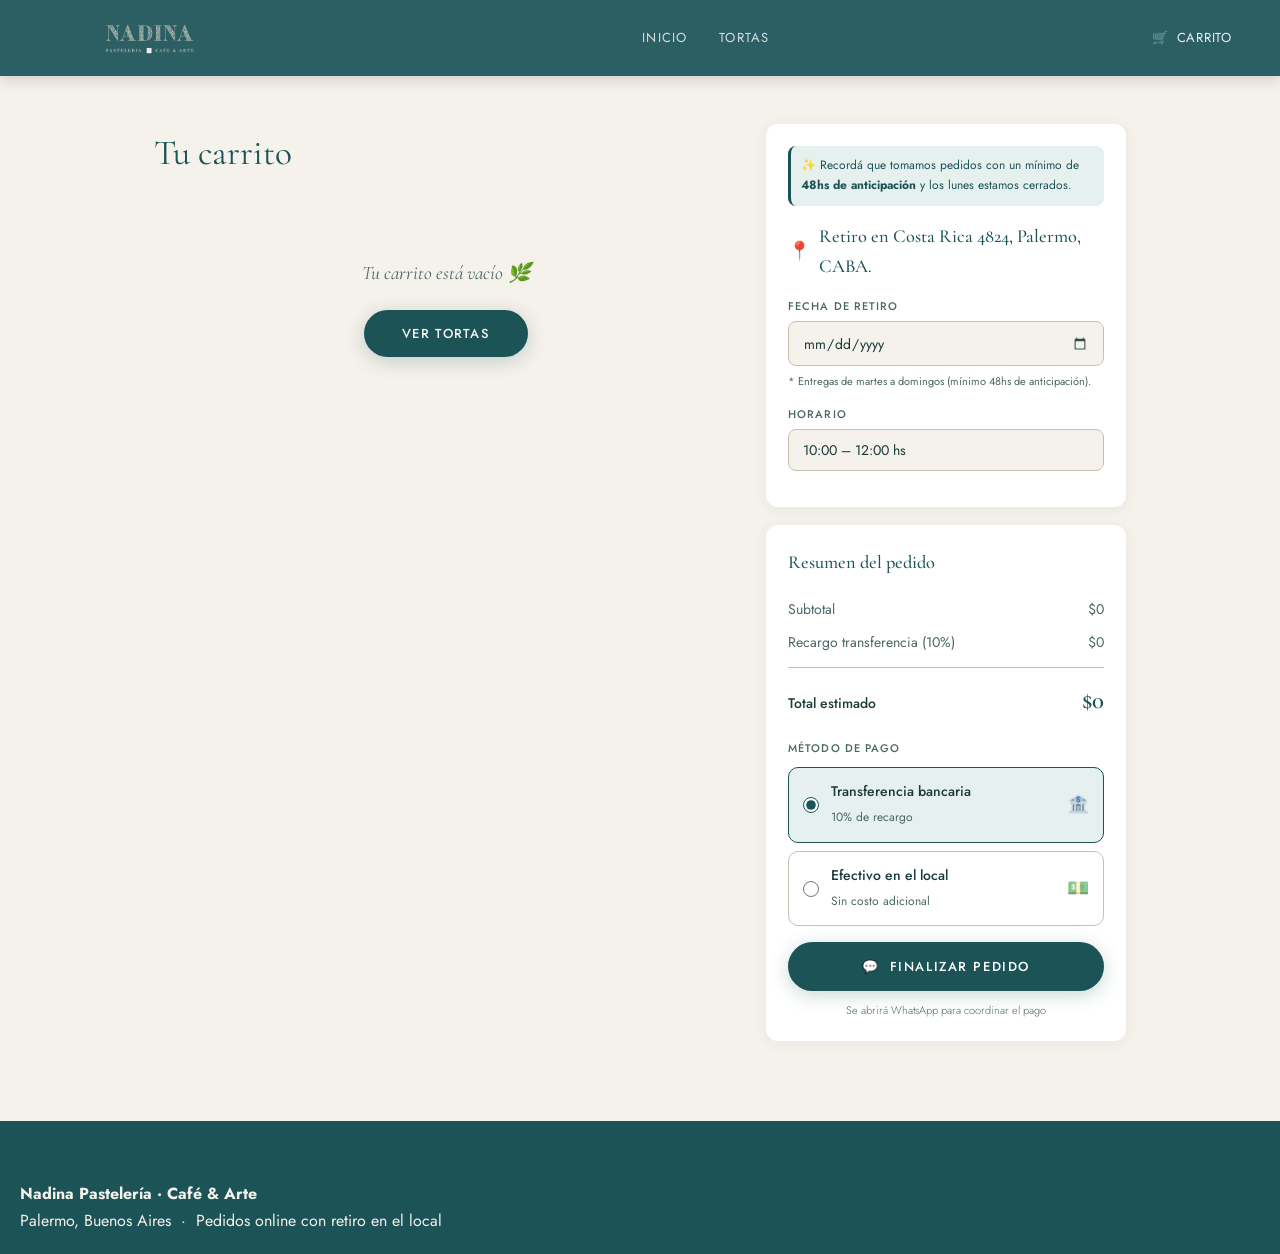
==== commit 6785ebc2: "cambio logo y medidas tortas Co-authored-by: Copilot <copilot@github.com>" ====
--- a/carrito.html
+++ b/carrito.html
@@ -2,6 +2,7 @@
 <html lang="es">
 <head>
   <meta charset="UTF-8">
+  <link rel="icon" type="image/png" href="img/favicon.png">
   <meta name="viewport" content="width=device-width, initial-scale=1.0">
   <title>Carrito — Nadina Pastelería</title>
   <link rel="stylesheet" href="css/style.css">
@@ -66,6 +67,8 @@
           <option value="10:00 - 12:00 hs">10:00 – 12:00 hs</option>
           <option value="12:00 - 14:00 hs">12:00 – 14:00 hs</option>
           <option value="16:00 - 18:00 hs">16:00 – 18:00 hs</option>
+          <option value="18:00 - 20:30 hs">18:00 – 20:30 hs</option>
+
         </select>
       </div>
     </div>
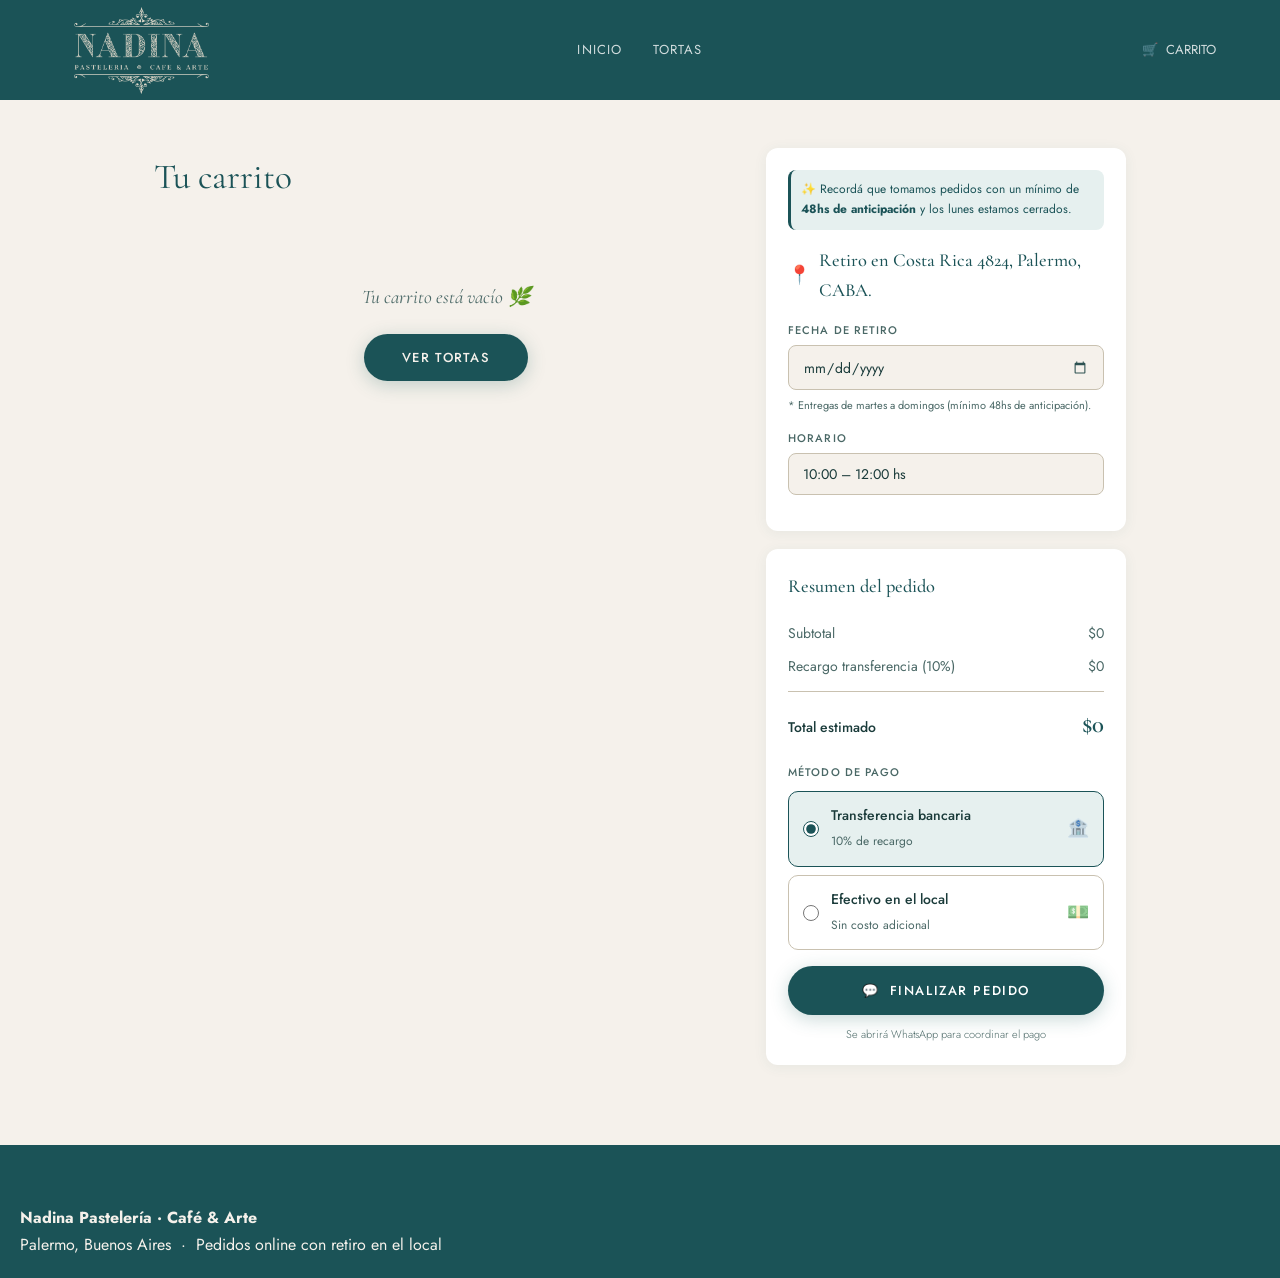
==== commit a50e11de: "acomodo de posiciones Co-authored-by: Copilot <copilot@github.com>" ====
--- a/carrito.html
+++ b/carrito.html
@@ -11,22 +11,24 @@
 
 <!-- ===== HEADER ===== -->
 <header>
-  <div class="logo">
-    <a href="index.html">
-      <img src="img/logo.png" alt="Nadina Pastelería">
+  <div class="header-container">
+    <div class="logo">
+      <a href="index.html">
+        <img src="img/logo.png" alt="Nadina Pastelería">
+      </a>
+    </div>
+
+    <nav class="nav">
+      <a href="index.html">Inicio</a>
+      <a href="tortas.html">Tortas</a>
+    </nav>
+
+    <a href="carrito.html" class="btn-carrito">
+      <span class="carrito-icono">🛒</span>
+      Carrito
+      <span id="carrito-count" style="display:none">0</span>
     </a>
   </div>
-
-  <nav class="nav">
-    <a href="index.html">Inicio</a>
-    <a href="tortas.html">Tortas</a>
-  </nav>
-
-  <a href="carrito.html" class="btn-carrito">
-    <span class="carrito-icono">🛒</span>
-    Carrito
-    <span id="carrito-count" style="display:none">0</span>
-  </a>
 </header>
 
 <!-- ===== CARRITO ===== -->
--- a/css/style.css
+++ b/css/style.css
@@ -38,31 +38,47 @@
    HEADER
    ============================================================ */
 header {
-  display: flex;
-  align-items: center;
-  justify-content: space-between;
-  padding: 0 48px;
-  height: 76px;
+  width: 100%;
+  height: 100px; /* Le damos un poquito más de altura */
   background: var(--verde);
+  display: flex;
+  justify-content: center; /* Esto centra el contenedor */
   position: sticky;
   top: 0;
   z-index: 200;
-  box-shadow: 0 2px 16px rgba(0,0,0,0.18);
-  background: rgba(27, 83, 87, 0.92); /* Un toque de transparencia */
-  backdrop-filter: blur(8px); /* Desenfoque de fondo */
-  -webkit-backdrop-filter: blur(8px);
+}
+
+.header-container {
+  width: 90%;
+  max-width: 1200px; /* Si querés que estén más juntos, bajalo a 1000px */
+  display: flex;
+  align-items: center;
+  justify-content: space-between; /* Logo izq, Nav centro, Carrito der */
 }
 
 .logo img {
-  height: 52px;
+  height: 155px;
   width: auto;
-  object-fit: contain;
+  display: block;
 }
 
 .nav {
   display: flex;
-  gap: 32px;
+  gap: 30px;
+  /* Esto asegura que el nav intente estar lo más centrado posible */
+  position: absolute; 
+  left: 50%;
+  transform: translateX(-50%);
+}
+
+.btn-carrito {
+  margin-left: auto; /* Empuja el carrito a la derecha si el nav está absoluto */
+  color: rgba(255,255,255,0.80);
+  text-transform: uppercase;
+  display: flex;
   align-items: center;
+  gap: 8px;
+  font-size: 13px;
 }
 
 .nav a {
@@ -73,6 +89,7 @@
   text-transform: uppercase;
   transition: color var(--ease);
   position: relative;
+  justify-self: center;
 }
 
 .nav a::after {
@@ -87,17 +104,8 @@
 .nav a:hover        { color: var(--beige); }
 .nav a:hover::after { width: 100%; }
 
-.btn-carrito {
-  display: flex;
-  align-items: center;
-  gap: 8px;
-  color: rgba(255,255,255,0.90);
-  font-size: 13px;
-  font-weight: 400;
-  letter-spacing: 0.06em;
-  text-transform: uppercase;
-  transition: color var(--ease);
-}
+
+/* Estilo para el botón de carrito que quedó afuera del nav */
 
 .btn-carrito:hover { color: var(--beige); }
 
@@ -905,13 +913,13 @@
 
 /* 3. LAS IMÁGENES */
 .img-carrusel {
-  width: 50%; /* Ocupa la mitad del track (o sea, el 100% de la card) */
-  height: 100%; /* Forzamos a que llene el contenedor de 250px */
+  width: 50%;         /* Ocupa la mitad del track de 200% (o sea, el 100% de la card) */
+  min-width: 50%;     /* Evita que el navegador la achique */
+  height: 100%; 
   flex-shrink: 0;
-  scroll-snap-align: start;
   object-fit: cover;
   object-position: center;
-  pointer-events: none; /* Para que el celu no intente "arrastrar" la foto */
+  scroll-snap-align: start; /* Esto hace que "calce" justo al deslizar */
 }
 
 /* 4. LAS FLECHAS (Ubicación y estilo) */
@@ -1032,21 +1040,37 @@
   
   header {
     padding: 0 15px;
-    height: 65px; /* Un poco más chico para ganar espacio */
+    height: 100px; /* Un poco más chico para ganar espacio */
   }
 
   .logo img {
-    height: 40px; /* Logo más pequeño en mobile */
+    height: 110px; /* Logo más pequeño en mobile */
   }
 
   .nav a {
     font-size: 11px; /* Letra más chica para que entre todo */
     letter-spacing: 0.05em;
   }
-
-    /* 2. Ajuste de imágenes en mobile para que no se vean gigantes */
+  
   .card-img-wrap {
-    height: 200px; 
+    height: 350px; 
+    display: block;
+    position: relative;
+    background-color: #f5f1eb;
+  }
+
+  /* ESTO ES LO QUE TENÉS QUE AGREGAR/MODIFICAR: */
+  .img-carrusel {
+    display: block; /* Para que no se apilen horizontalmente */
+    width: 50%;      /* Sigue siendo el 50% del track (que mide 200%) */
+    min-width: 50%;  /* FUERZA a que ocupe toda la visual de la card */
+    height: 100%;
+    object-fit: cover;
+    object-position: center;
+  }
+
+  .productos { 
+    grid-template-columns: 1fr; 
   }
 
   .hero h2 {
@@ -1056,9 +1080,7 @@
   .btn-carrito {
     font-size: 11px;
   }
-  .productos { 
-    grid-template-columns: 1fr; 
-  }
+
   .item-carrito img { 
     width: 56px; 
     height: 56px; 
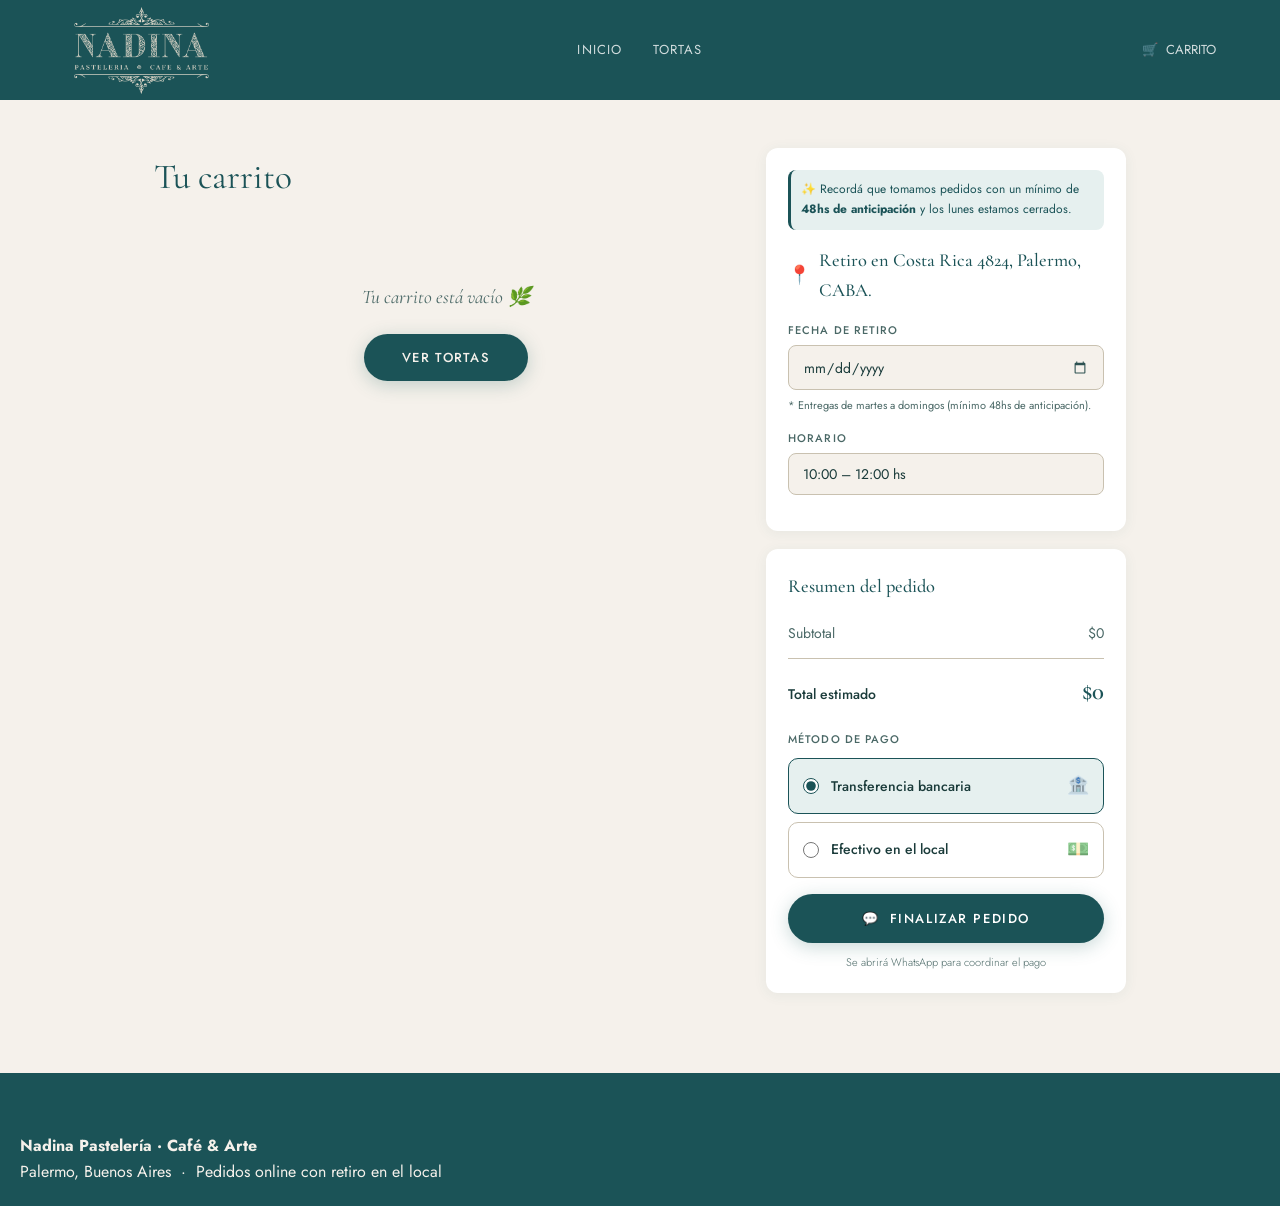
==== commit 439b321c: "cambio en el pago on transferencia" ====
--- a/carrito.html
+++ b/carrito.html
@@ -83,8 +83,8 @@
         <span>Subtotal</span>
         <span id="subtotal">$0</span>
       </div>
-
-      <div class="resumen-linea" id="fila-recargo">
+      
+      <div class="resumen-linea" id="fila-recargo" style="display:none">
         <span>Recargo transferencia (10%)</span>
         <span id="recargo">$0</span>
       </div>
@@ -100,7 +100,6 @@
         <input type="radio" name="pago" value="transferencia" checked>
         <div class="pago-opcion-info">
           <strong>Transferencia bancaria</strong>
-          <small>10% de recargo</small>
         </div>
         <span class="pago-icono">🏦</span>
       </div>
@@ -109,7 +108,6 @@
         <input type="radio" name="pago" value="efectivo">
         <div class="pago-opcion-info">
           <strong>Efectivo en el local</strong>
-          <small>Sin costo adicional</small>
         </div>
         <span class="pago-icono">💵</span>
       </div>
--- a/css/style.css
+++ b/css/style.css
@@ -837,22 +837,22 @@
 }
 
 .footer-container {
-    max-width: 1200px;
-    margin: 0 auto;
-    display: flex;
-    justify-content: space-between;
-    align-items: center;
-    gap: 40px;
+  max-width: 1200px;
+  margin: 0 auto;
+  display: flex;
+  justify-content: space-between;
+  align-items: center;
+  gap: 40px;
 }
 
 .footer-brand {
-    flex: 1;
+  flex: 1;
 }
 
 .footer-logo {
-    height: 40px;
-    filter: brightness(0) invert(1);
-    margin-bottom: 10px;
+  height: 40px;
+  filter: brightness(0) invert(1);
+  margin-bottom: 10px;
 }
 
 .footer-info {
@@ -948,31 +948,96 @@
 
 /* Estilo para el input cuando hay error */
 #fecha:invalid {
-    box-shadow: none;
+  box-shadow: none;
 }
 
 #error-fecha {
-    font-family: var(--font-body);
-    font-weight: 500;
-    animation: fadeIn 0.3s ease;
+  font-family: var(--font-body);
+  font-weight: 500;
+  animation: fadeIn 0.3s ease;
+}
+
+
+/* Estilos para Tortas de Diseño */
+.card-personalizada {
+  border: 1px solid rgba(27, 83, 87, 0.1);
+  transition: transform 0.3s ease;
+}
+
+.card-personalizada:hover {
+  transform: translateY(-5px);
+}
+
+/* Soporte para las 14 fotos */
+.card-personalizada .carrusel-track {
+  width: 1400% !important; 
+  display: flex !important;
+}
+.card-personalizada .img-carrusel {
+  width: calc(100% / 14) !important;
+  min-width: calc(100% / 14) !important;
+  object-fit: cover;
+}
+/* Estilo del botón */
+.btn-whatsapp {
+  background-color: #25d366;
+  color: white;
+  border: none;
+  padding: 14px;
+  border-radius: 8px;
+  font-weight: 600;
+  width: 100%;
+  margin-top: 15px;
+  cursor: pointer;
+}
+
+.btn-whatsapp:hover {
+  background-color: #128c7e;
+}
+
+.cantidad-custom {
+  display: flex;
+  align-items: center;
+  justify-content: center;
+  gap: 10px;
+  margin-top: 10px;
+  font-size: 13px;
+  color: #555;
+}
+
+.cant-input {
+  width: 45px;
+  padding: 5px;
+  border: 1px solid #ddd;
+  border-radius: 4px;
+  text-align: center;
+}
+
+.tamanio-select-custom {
+  width: 100%;
+  padding: 10px;
+  margin-top: 5px;
+  border: 1px solid #ddd;
+  border-radius: 8px;
+  background: #fdfaf7;
 }
 
 @keyframes fadeIn {
-    from { opacity: 0; transform: translateY(-5px); }
-    to { opacity: 1; transform: translateY(0); }
+  from { opacity: 0; transform: translateY(-5px); }
+  to { opacity: 1; transform: translateY(0); }
 }
 
 /* Mejora mobile para el input de fecha */
 input[type="date"] {
-    position: relative;
-    min-height: 45px;
+  position: relative;
+  min-height: 45px;
 }
 .btn-finalizar[style*="pointer-events: none"] {
-    background: var(--beige-oscuro) !important;
-    color: var(--texto-suave) !important;
-    cursor: not-allowed;
-    box-shadow: none !important;
-    transform: none !important;
+  background: var(--beige-oscuro) !important;
+  color: var(--texto-suave) !important;
+  cursor: not-allowed;
+  box-shadow: none !important;
+  transform: none !important;
 }
 /* ============================================================
    RESPONSIVE
@@ -1037,6 +1102,14 @@
     display: flex; /* Cambiamos de 'none' a 'flex' */
     gap: 15px; 
   }
+  .card-personalizada .carrusel-track {
+    width: 1400% !important; /* Forzamos a que mantenga el espacio para las 14 fotos */
+  }
+
+  .card-personalizada .img-carrusel {
+    width: calc(100% / 14) !important;
+    min-width: calc(100% / 14) !important;
+  }
   
   header {
     padding: 0 15px;
@@ -1044,7 +1117,7 @@
   }
 
   .logo img {
-    height: 110px; /* Logo más pequeño en mobile */
+    height: 90px; /* Logo más pequeño en mobile */
   }
 
   .nav a {
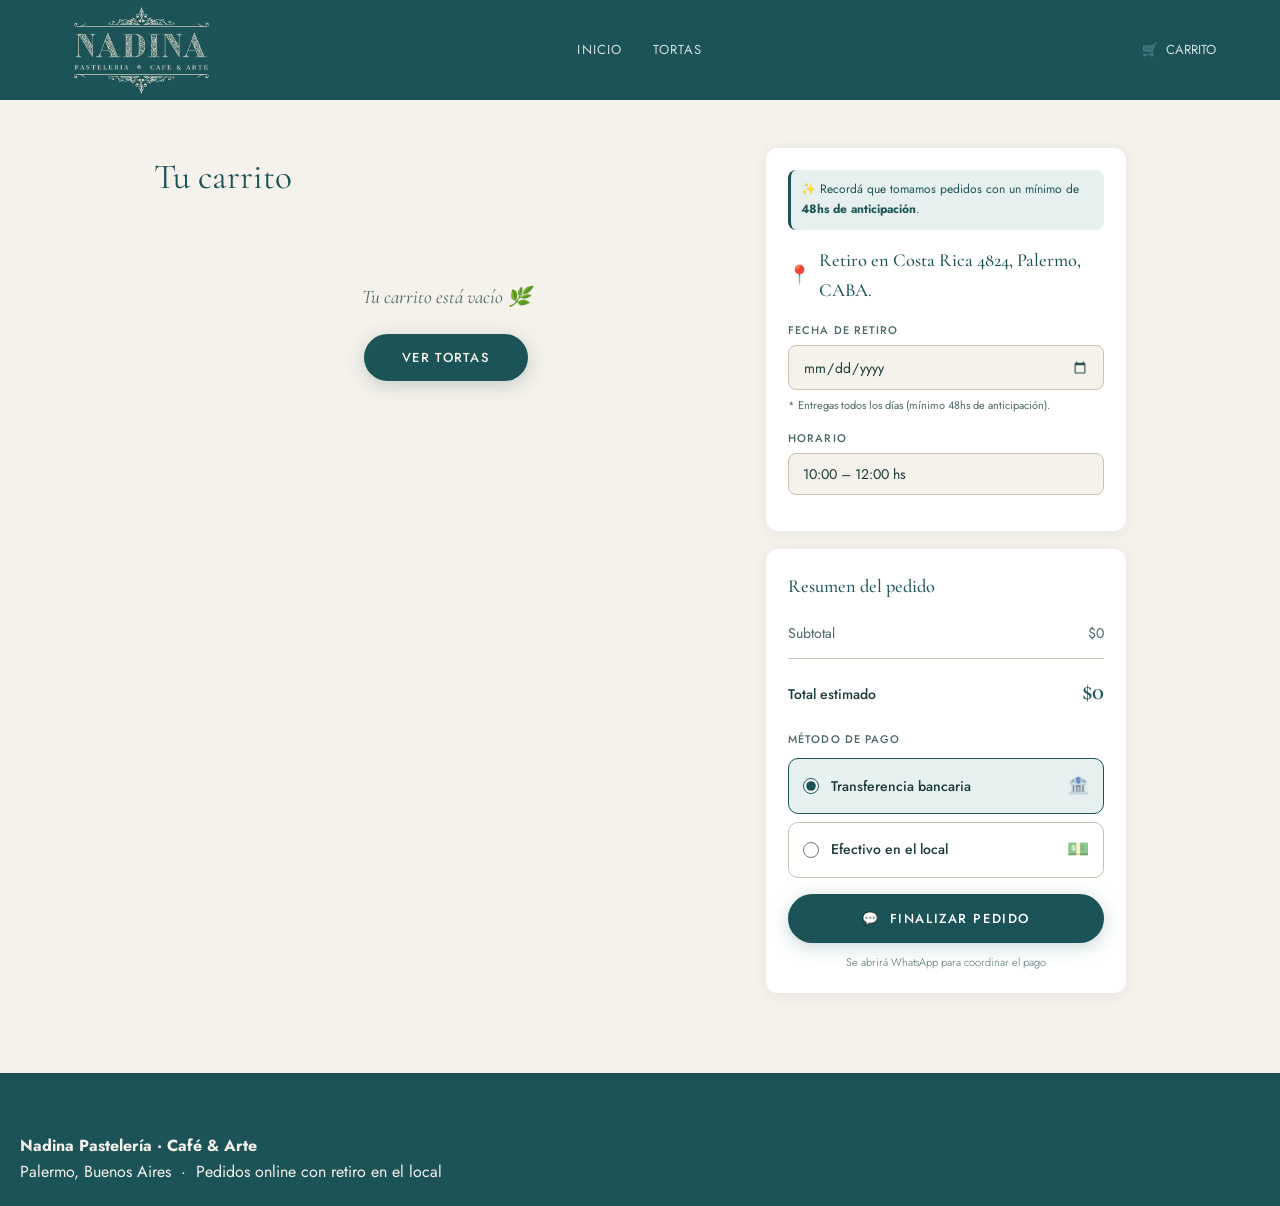
==== commit 7aae812f: "actualizacion de precios" ====
--- a/carrito.html
+++ b/carrito.html
@@ -46,7 +46,7 @@
     <!-- Retiro -->
     <div class="retiro-card">
       <div class="info-demora">
-        ✨ Recordá que tomamos pedidos con un mínimo de <strong>48hs de anticipación</strong> y los lunes estamos cerrados.
+        ✨ Recordá que tomamos pedidos con un mínimo de <strong>48hs de anticipación</strong>.
       </div>
       <h3 class="card-section-title">
         <span class="icono-title">📍</span>  Retiro en Costa Rica 4824, Palermo, CABA.
@@ -56,10 +56,10 @@
         <label for="fecha">Fecha de retiro</label>
         <input type="date" id="fecha">
         <p id="error-fecha" style="display:none; color: #b94040; font-size: 12px; margin-top: 8px; font-weight: 500;">
-          ⚠️ Los lunes la pastelería está cerrada. Por favor, seleccioná otro día.
+          ⚠️ Los pedidos requieren un mínimo de 48hs de anticipación.
         </p>
         <small style="display: block; margin-top: 6px; color: var(--texto-suave); font-size: 11px;">
-          * Entregas de martes a domingos (mínimo 48hs de anticipación).
+          * Entregas todos los días (mínimo 48hs de anticipación).
         </small>
       </div>
 
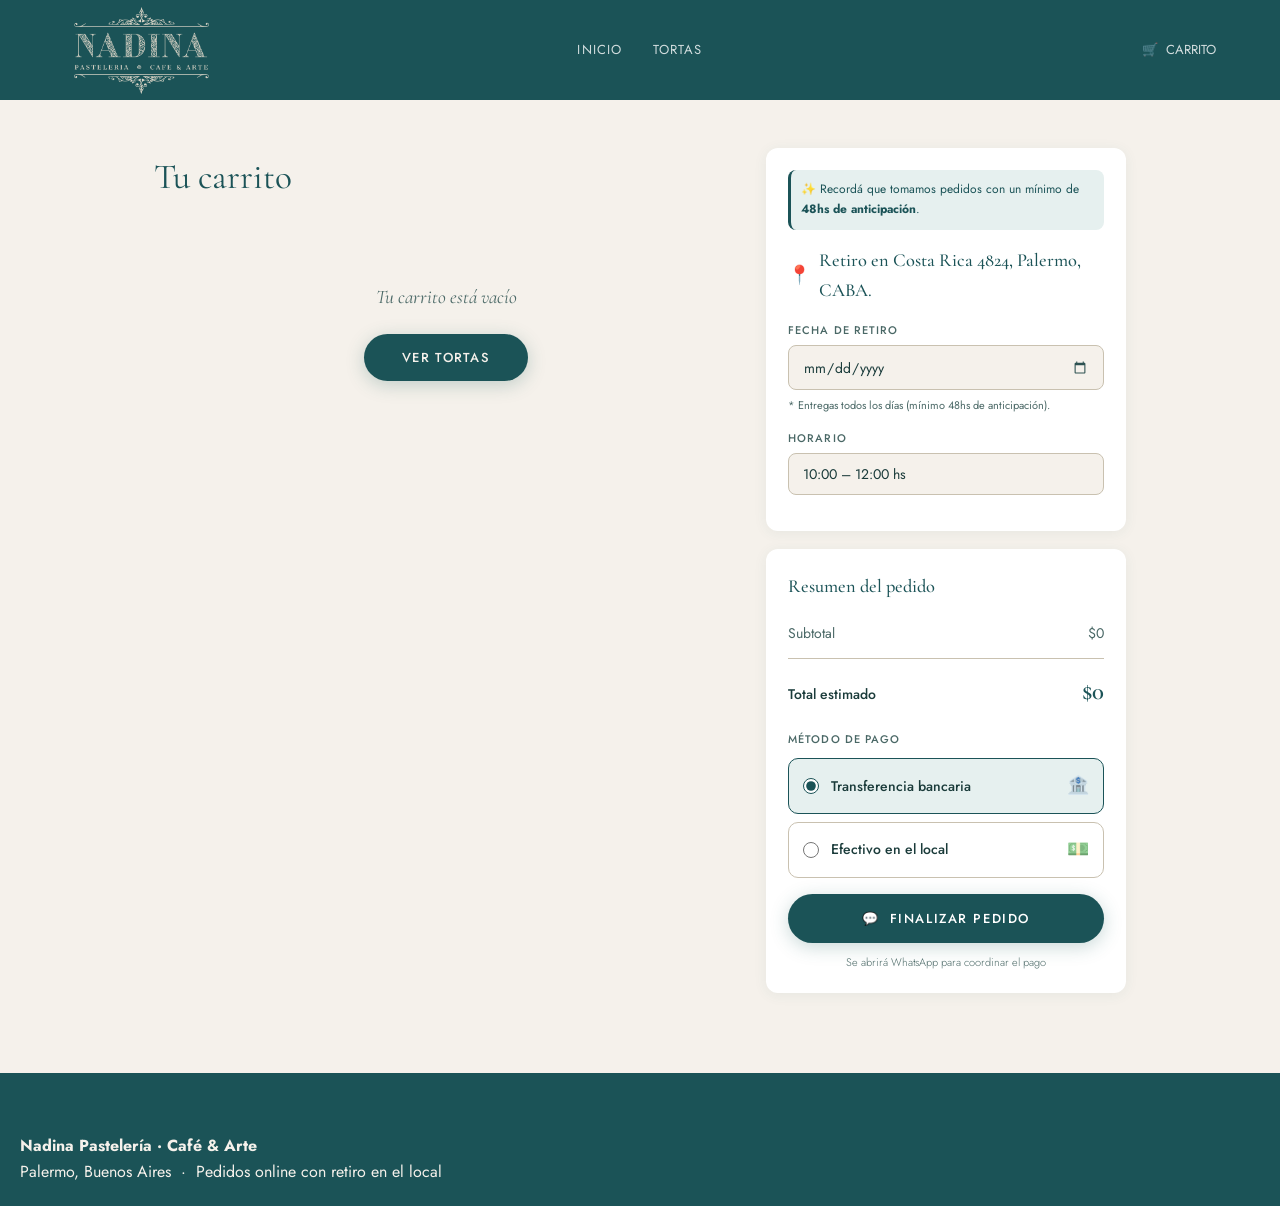
==== commit 61d92e8b: "cambio horarios" ====
--- a/carrito.html
+++ b/carrito.html
@@ -69,7 +69,7 @@
           <option value="10:00 - 12:00 hs">10:00 – 12:00 hs</option>
           <option value="12:00 - 14:00 hs">12:00 – 14:00 hs</option>
           <option value="16:00 - 18:00 hs">16:00 – 18:00 hs</option>
-          <option value="18:00 - 20:30 hs">18:00 – 20:30 hs</option>
+          <option value="18:00 - 20:00 hs">18:00 – 20:00 hs</option>
 
         </select>
       </div>
